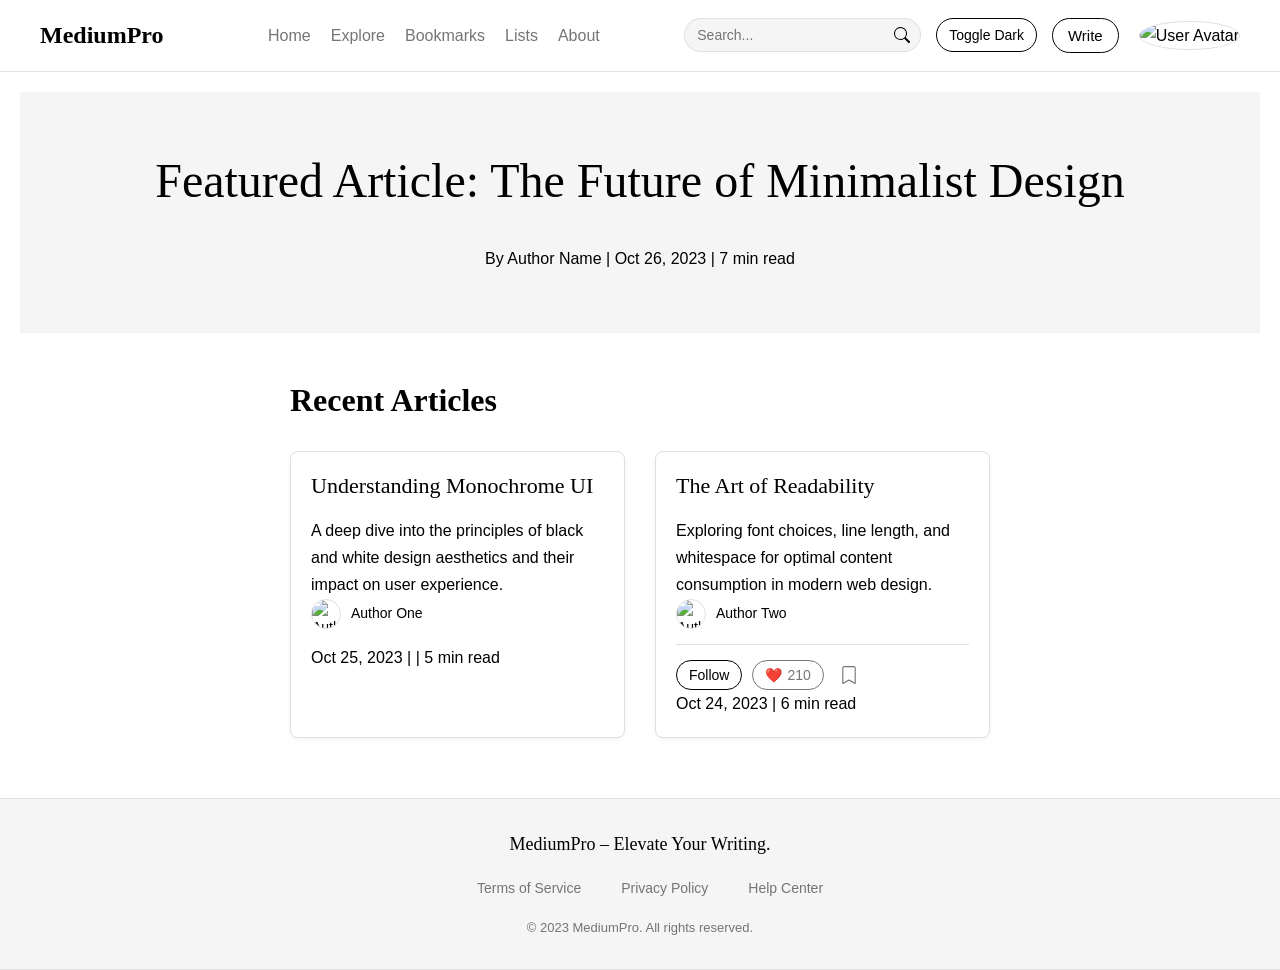
==== index.html @ f24d194e "feat: Implement MediumPro UI foundation and core features This commit establishes the foundational H" ====
<!DOCTYPE html>
<html lang="en">
<head>
    <meta charset="UTF-8">
    <meta name="viewport" content="width=device-width, initial-scale=1.0">
    <title>MediumPro</title>
    <link rel="stylesheet" href="style.css">
</head>
<body>
<header>
    <div class="container header-flex">
        <div class="logo">
            <a href="index.html">MediumPro</a>
        </div>
        <nav>
            <ul>
                <li><a href="index.html">Home</a></li>
                <li><a href="#">Explore</a></li>
                <li><a href="#">Bookmarks</a></li>
                <li><a href="#">Lists</a></li>
                <li><a href="#">About</a></li>
            </ul>
        </nav>
        <div class="header-actions">
            <form class="search-bar">
                <input type="search" placeholder="Search...">
                <button type="submit">
                    <svg xmlns="http://www.w3.org/2000/svg" width="16" height="16" fill="currentColor" viewBox="0 0 16 16">
                        <path d="M11.742 10.344a6.5 6.5 0 1 0-1.397 1.398h-.001c.03.04.062.078.098.115l3.85 3.85a1 1 0 0 0 1.415-1.414l-3.85-3.85a1.007 1.007 0 0 0-.115-.1zM12 6.5a5.5 5.5 0 1 1-11 0 5.5 5.5 0 0 1 11 0z"/>
                    </svg>
                </button>
            </form>
            <button class="dark-mode-toggle">Toggle Dark</button> <!-- Simple toggle button -->
            <button class="write-button">Write</button>
            <div class="user-avatar-dropdown">
                <img src="https://via.placeholder.com/40" alt="User Avatar" class="avatar">
                <!-- Dropdown content will be added later -->
            </div>
        </div>
    </div>
</header>

    <main>
        <section class="hero-section">
            <div class="container">
                <div class="featured-article">
                    <h1><a href="article.html">Featured Article: The Future of Minimalist Design</a></h1>
                    <div class="article-metadata">
                        <span>By Author Name</span> | <span>Oct 26, 2023</span> | <span>7 min read</span>
                    </div>
                </div>
            </div>
        </section>

        <section class="article-feed">
            <div class="container">
                <h2>Recent Articles</h2>
                <div class="feed-grid">
                    <!-- Article Card 1 -->
                    <div class="article-card">
                        <div class="card-content">
                            <h3><a href="article.html">Understanding Monochrome UI</a></h3>
                            <p class="excerpt">A deep dive into the principles of black and white design aesthetics and their impact on user experience.</p>
                            <div class="author-info">
                                <img src="https://via.placeholder.com/30" alt="Author Avatar" class="author-avatar">
                                <span>Author One</span>
                            </div>
                            <div class="card-meta">
                                <span>Oct 25, 2023</span> | <span class="clap-count">❤️ 150</span> | <span>5 min read</span>
                            </div>
                        </div>
                    </div>
                    <!-- Article Card 2 -->
                    <div class="article-card">
                        <div class="card-content">
                            <h3><a href="article.html">The Art of Readability</a></h3>
                            <p class="excerpt">Exploring font choices, line length, and whitespace for optimal content consumption in modern web design.</p>
                            <div class="author-info">
                                <img src="https://via.placeholder.com/30" alt="Author Avatar" class="author-avatar">
                                <span>Author Two</span>
                            </div>
                    <div class="card-actions">
                        <button class="follow-button">Follow</button>
                        <button class="clap-button">❤️ <span class="clap-count-val">210</span></button>
                        <button class="bookmark-button">
                            <svg xmlns="http://www.w3.org/2000/svg" width="16" height="16" fill="currentColor" class="bi bi-bookmark" viewBox="0 0 16 16">
                                <path d="M2 2a2 2 0 0 1 2-2h8a2 2 0 0 1 2 2v13.5a.5.5 0 0 1-.777.416L8 13.101l-5.223 2.815A.5.5 0 0 1 2 15.5V2zm2-1a1 1 0 0 0-1 1v12.566l4.723-2.482a.5.5 0 0 1 .554 0L13 14.566V2a1 1 0 0 0-1-1H4z"/>
                            </svg>
                        </button>
                    </div>
                    <div class="card-meta">
                        <span>Oct 24, 2023</span> | <span>6 min read</span> <!-- Clap count moved to button -->
                    </div>
                        </div>
                    </div>
                    <!-- Add more cards as needed -->
                </div>
            </div>
        </section>
    </main>

<footer>
    <div class="container footer-content">
        <p class="footer-logo">MediumPro – Elevate Your Writing.</p>
        <nav class="footer-nav">
            <ul>
                <li><a href="#">Terms of Service</a></li>
                <li><a href="#">Privacy Policy</a></li>
                <li><a href="#">Help Center</a></li>
            </ul>
        </nav>
        <p class="copyright">&copy; 2023 MediumPro. All rights reserved.</p>
    </div>
</footer>

    <script src="script.js"></script>
</body>
</html>
---- style.css ----
/* Basic Reset - Ensure this is at the top */
* {
    margin: 0;
    padding: 0;
    box-sizing: border-box;
}

body {
    /* Font Choices */
    /* Headlines: Bold serif (e.g., Charter, Georgia) */
    /* Body Text: Clean sans-serif (e.g., Inter, Helvetica Neue) */
    font-family: 'Helvetica Neue', Helvetica, Arial, sans-serif; /* Default body font */
    color: var(--black);
    background-color: var(--white);
    line-height: 1.7; /* Generous line height for readability */
    -webkit-font-smoothing: antialiased; /* Smoother fonts on WebKit */
    -moz-osx-font-smoothing: grayscale; /* Smoother fonts on Firefox */
}

/* Monochrome Palette Variables - Ensure this is defined */
:root {
    --black: #000000;
    --white: #FFFFFF;
    --background-accent: #F5F5F5;
    --divider-color: #E0E0E0;
    --text-light-gray: #757575;
    --dark-background: #111111;
    --dark-text: #EEEEEE;
    /* Font Stacks */
    --font-serif: Georgia, 'Times New Roman', Times, serif;
    --font-sans-serif: 'Helvetica Neue', Helvetica, Arial, sans-serif;
}

/* Apply serif font to headlines */
h1, h2, h3, h4, h5, h6 {
    font-family: var(--font-serif);
    font-weight: bold; /* Bold for authority */
    margin-bottom: 0.75em; /* Generous whitespace */
}

/* Specific headline styles if not already covered */
.logo a {
    font-family: var(--font-serif); /* MediumPro logo */
    font-size: 24px;
    font-weight: bold;
    color: var(--black);
}

.featured-article h1 {
    font-family: var(--font-serif);
    font-size: 48px; /* Already set, but ensure serif */
    line-height: 1.2;
}

.article-feed h2 {
    font-family: var(--font-serif);
    font-size: 32px; /* Already set, but ensure serif */
}

.article-card h3 {
    font-family: var(--font-serif);
    font-size: 22px; /* Already set, but ensure serif */
    line-height: 1.3;
}

/* Body text elements to use sans-serif explicitly if needed */
p, .excerpt, .article-metadata, nav ul li a, .card-meta, button, input, textarea, label {
    font-family: var(--font-sans-serif);
}

/* Line Length Control & Whitespace */
/* Apply to main content areas like article bodies and descriptions */
.container, .article-page article {
    max-width: 700px; /* Optimal reading comfort for main text column */
    margin-left: auto;
    margin-right: auto;
}

/* Override for full-width elements if .container is too narrow for them */
.header-flex, .hero-section .container /* Allow hero to be wider if design implies */ {
    max-width: 1200px; /* Previous container width for layout */
}
/* For article page, the main article text should be constrained */
.article-page > article { /* Direct child selector for article content */
    max-width: 700px;
    margin-left: auto;
    margin-right: auto;
    padding: 20px 0; /* Generous vertical padding */
}


/* Ensure a general padding for sections to contribute to whitespace */
section {
    padding-top: 40px;
    padding-bottom: 40px;
}

/* Adjustments for dark mode typography if needed */
body.dark-mode {
    color: var(--dark-text);
    background-color: var(--dark-background);
}

body.dark-mode .logo a,
body.dark-mode h1, body.dark-mode h2, body.dark-mode h3, body.dark-mode h4, body.dark-mode h5, body.dark-mode h6 {
    color: var(--dark-text);
}

body.dark-mode .featured-article h1 a {
    color: var(--dark-text);
}
body.dark-mode .article-card h3 a {
    color: var(--dark-text);
}

body.dark-mode nav ul li a {
    color: var(--text-light-gray); /* Or a slightly brighter gray for dark mode nav */
}
body.dark-mode nav ul li a:hover {
    color: var(--dark-text);
}

body.dark-mode .excerpt {
    color: #bbb; /* Adjust if current #aaa is too dark/light */
}

body.dark-mode .article-metadata, body.dark-mode .card-meta {
    color: #aaa;
}

/* Default link styles - ensure they are clear */
a {
    color: var(--black);
    text-decoration: none;
    font-weight: normal; /* Ensure links aren't bold by default unless specified */
}
a:hover {
    text-decoration: underline;
}
body.dark-mode a {
    color: var(--dark-text);
}

/* Re-check button font inheritance */
button {
    font-family: var(--font-sans-serif); /* Ensure buttons use sans-serif */
}

/* Basic structure for header, main, footer for now */
header, footer {
    padding: 20px;
    border-bottom: 1px solid var(--divider-color); /* Example of divider */
}

body.dark-mode header, body.dark-mode footer {
    border-bottom: 1px solid var(--black); /* Darker divider in dark mode */
}


main {
    padding: 20px;
}

/* Utility classes for theme */
.bg-accent {
    background-color: var(--background-accent);
}

.divider {
    border-bottom: 1px solid var(--divider-color);
}


/* All UI elements should be grayscale by default.
   Specific styles for buttons, icons will be added later
   but their base color should adhere to the monochrome theme. */
button, input, textarea {
    font-family: inherit;
    color: var(--black);
    background-color: var(--white);
    border: 1px solid var(--black); /* Default border for elements */
}

body.dark-mode button,
body.dark-mode input,
body.dark-mode textarea {
    color: var(--dark-text);
    background-color: var(--dark-background);
    border: 1px solid var(--dark-text);
}

/* Header Styles */
header {
    background-color: var(--white);
    border-bottom: 1px solid var(--divider-color);
    padding: 15px 0; /* Adjusted from previous 20px */
}

body.dark-mode header {
    background-color: var(--dark-background);
    border-bottom: 1px solid var(--black); /* Darker divider in dark mode */
}

.header-flex {
    display: flex;
    justify-content: space-between;
    align-items: center;
}

nav ul {
    list-style: none;
    display: flex;
}

nav ul li {
    margin-left: 20px;
}

nav ul li a {
    /* font-family is now var(--font-sans-serif) from above */
    color: var(--text-light-gray); /* Lighter for nav links */
    font-size: 16px;
}

nav ul li a:hover {
    color: var(--black);
    text-decoration: none;
}

.header-actions {
    display: flex;
    align-items: center;
}

.write-button {
    /* font-family is now var(--font-sans-serif) from above */
    background-color: var(--white);
    color: var(--black);
    border: 1px solid var(--black);
    padding: 8px 15px;
    border-radius: 20px; /* Rounded button */
    cursor: pointer;
    margin-right: 20px;
    font-size: 15px;
}

.write-button:hover {
    background-color: var(--black);
    color: var(--white);
}

body.dark-mode .write-button {
    background-color: var(--dark-background);
    color: var(--dark-text);
    border: 1px solid var(--dark-text);
}

body.dark-mode .write-button:hover {
    background-color: var(--dark-text);
    color: var(--dark-background);
}

.user-avatar-dropdown .avatar {
    width: 40px;
    height: 40px;
    border-radius: 50%;
    cursor: pointer;
    border: 1px solid var(--divider-color);
}

body.dark-mode .user-avatar-dropdown .avatar {
    border: 1px solid var(--text-light-gray);
}

/* Hero Section Styles */
.hero-section {
    background-color: var(--background-accent); /* Subtle accent background */
    padding: 60px 0; /* Adjusted from section default */
    text-align: center; /* Center the content */
}

body.dark-mode .hero-section {
    background-color: var(--black); /* Darker accent for dark mode */
}

/* .featured-article h1 already handled by global h1 and specific .featured-article h1 styles */
/* .article-metadata already handled by global p, .excerpt... rule */

/* Ensure the link in h1 is black in light mode and white in dark mode */
/* body .featured-article h1 a - covered by body.dark-mode .featured-article h1 a and default a */


/* Article Feed Styles */
.article-feed {
    padding: 40px 0; /* Adjusted from section default */
}

/* .article-feed h2 already handled by global h2 and specific .article-feed h2 styles */

.feed-grid {
    display: grid;
    grid-template-columns: repeat(auto-fill, minmax(300px, 1fr)); /* Responsive grid */
    gap: 30px;
}

.article-card {
    background-color: var(--white);
    border: 1px solid var(--divider-color);
    border-radius: 8px;
    overflow: hidden; /* Ensures content respects border radius */
    transition: box-shadow 0.3s ease, border-color 0.3s ease;
    box-shadow: 0 2px 5px rgba(0,0,0,0.05);
}

.article-card:hover {
    border-color: var(--black);
    box-shadow: 0 4px 10px rgba(0,0,0,0.1);
}

body.dark-mode .article-card {
    background-color: var(--dark-background);
    border: 1px solid var(--text-light-gray);
    box-shadow: 0 2px 5px rgba(255,255,255,0.05);
}

body.dark-mode .article-card:hover {
    border-color: var(--dark-text);
    box-shadow: 0 4px 10px rgba(255,255,255,0.1);
}

.card-content {
    padding: 20px;
}

/* .article-card h3 already handled by global h3 and specific .article-card h3 styles */
/* .excerpt already handled by global p, .excerpt... rule */

.author-info {
    display: flex;
    align-items: center;
    margin-bottom: 15px;
    font-size: 14px;
    color: var(--black);
    font-family: var(--font-sans-serif); /* Explicitly sans-serif */
}

body.dark-mode .author-info {
    color: var(--dark-text);
}

.author-avatar {
    width: 30px;
    height: 30px;
    border-radius: 50%;
    margin-right: 10px;
    border: 1px solid var(--divider-color);
}

body.dark-mode .author-avatar {
    border-color: var(--text-light-gray);
}

/* .card-meta already handled by global p, .excerpt... rule */

.clap-count {
    /* Style for clap count, potentially with icon later */
}

/* Functional UI Elements */

/* Search Bar */
.search-bar {
    display: flex;
    align-items: center;
    margin-right: 15px;
}

.search-bar input[type="search"] {
    padding: 8px 12px;
    border: 1px solid var(--divider-color);
    border-right: none;
    border-radius: 20px 0 0 20px; /* Rounded input left side */
    font-size: 14px;
    background-color: var(--background-accent);
    color: var(--black);
    outline: none;
}

.search-bar input[type="search"]::placeholder {
    color: var(--text-light-gray);
}

.search-bar button[type="submit"] {
    padding: 8px 10px;
    border: 1px solid var(--divider-color);
    border-left: none;
    background-color: var(--background-accent);
    color: var(--black);
    cursor: pointer;
    border-radius: 0 20px 20px 0; /* Rounded button right side */
    display: flex;
    align-items: center;
    justify-content: center;
}

.search-bar button[type="submit"] svg {
    fill: var(--black);
}

body.dark-mode .search-bar input[type="search"] {
    background-color: #222; /* Darker accent for search input */
    color: var(--dark-text);
    border-color: var(--text-light-gray);
}

body.dark-mode .search-bar input[type="search"]::placeholder {
    color: #888;
}

body.dark-mode .search-bar button[type="submit"] {
    background-color: #222;
    color: var(--dark-text);
    border-color: var(--text-light-gray);
}

body.dark-mode .search-bar button[type="submit"] svg {
    fill: var(--dark-text);
}

/* Dark Mode Toggle Button */
.dark-mode-toggle {
    padding: 8px 12px;
    border: 1px solid var(--black);
    border-radius: 20px;
    background-color: var(--white);
    color: var(--black);
    cursor: pointer;
    font-size: 14px;
    margin-right: 15px;
    font-family: var(--font-sans-serif); /* Ensure sans-serif */
}

.dark-mode-toggle:hover {
    background-color: var(--black);
    color: var(--white);
}

body.dark-mode .dark-mode-toggle {
    background-color: var(--dark-background);
    color: var(--dark-text);
    border: 1px solid var(--dark-text);
}

body.dark-mode .dark-mode-toggle:hover {
    background-color: var(--dark-text);
    color: var(--dark-background);
}

/* Action Buttons on Cards */
.card-actions {
    display: flex;
    align-items: center;
    gap: 10px; /* Space between buttons */
    margin-top: 15px; /* Space above the buttons */
    padding-top: 15px;
    border-top: 1px solid var(--divider-color);
}

body.dark-mode .card-actions {
    border-top-color: var(--text-light-gray);
}

.follow-button, .clap-button, .bookmark-button {
    padding: 6px 12px;
    border-radius: 15px;
    font-size: 14px;
    cursor: pointer;
    background-color: transparent;
    display: inline-flex;
    align-items: center;
    justify-content: center;
    font-family: var(--font-sans-serif); /* Ensure sans-serif */
}

/* Follow Button: Outlined black */
.follow-button {
    border: 1px solid var(--black);
    color: var(--black);
}

.follow-button:hover {
    background-color: var(--black);
    color: var(--white);
}

body.dark-mode .follow-button {
    border: 1px solid var(--dark-text);
    color: var(--dark-text);
}

body.dark-mode .follow-button:hover {
    background-color: var(--dark-text);
    color: var(--dark-background);
}

/* Clap Button: Animated fill-from-bottom (placeholder styling for now) */
.clap-button {
    border: 1px solid var(--text-light-gray);
    color: var(--text-light-gray);
    gap: 5px; /* Space between icon and count */
}

.clap-button:hover {
    border-color: var(--black);
    color: var(--black);
}

/* Basic fill effect on hover for now, true animation later */
.clap-button.clapped, .clap-button:active {
    background-color: var(--black); /* Simulating fill */
    color: var(--white);
    border-color: var(--black);
}


body.dark-mode .clap-button {
    border-color: #888;
    color: #888;
}

body.dark-mode .clap-button:hover {
    border-color: var(--dark-text);
    color: var(--dark-text);
}

body.dark-mode .clap-button.clapped, body.dark-mode .clap-button:active {
    background-color: var(--dark-text);
    color: var(--dark-background);
    border-color: var(--dark-text);
}


/* Bookmark Button: Simple bookmark icon */
.bookmark-button {
    border: 1px solid transparent; /* Borderless, icon only */
    color: var(--text-light-gray);
    padding: 5px; /* Small padding for icon */
}

.bookmark-button svg {
    width: 18px; /* Slightly larger icon */
    height: 18px;
    fill: currentColor;
}

.bookmark-button:hover, .bookmark-button.bookmarked {
    color: var(--black);
}

body.dark-mode .bookmark-button {
    color: #888;
}

body.dark-mode .bookmark-button:hover, body.dark-mode .bookmark-button.bookmarked {
    color: var(--dark-text);
}

/* Remove clap count from .card-meta if it's now in .clap-button */
.card-meta .clap-count {
    display: none;
}

/* Article Page Design */
.article-page.container {
    max-width: 1100px; /* Wider container for article page layout with sidebar */
}

.article-content-wrapper {
    display: flex;
    gap: 40px; /* Space between article and sidebar */
    padding-top: 30px;
}

.main-article-content {
    flex: 3; /* Article takes more space */
    max-width: 700px; /* Constrain text width for readability */
    margin: 0 auto; /* Center if sidebar is not present or on small screens */
}

.article-header {
    margin-bottom: 30px;
    border-bottom: 1px solid var(--divider-color);
    padding-bottom: 20px;
}

body.dark-mode .article-header {
    border-bottom-color: var(--text-light-gray);
}

.article-header h1 {
    font-size: 40px; /* Slightly smaller than hero headline */
    font-family: var(--font-serif);
    color: var(--black);
    line-height: 1.2;
    margin-bottom: 10px;
}

.article-subtitle {
    font-size: 20px;
    color: var(--text-light-gray);
    font-family: var(--font-sans-serif);
    margin-bottom: 20px;
}

.article-meta-detailed {
    font-size: 14px;
    color: var(--text-light-gray);
    display: flex;
    align-items: center;
    gap: 10px;
}

.author-info-detailed {
    display: flex;
    align-items: center;
    gap: 10px;
    color: var(--black);
}
body.dark-mode .author-info-detailed {
    color: var(--dark-text);
}

.author-avatar-detailed {
    width: 40px;
    height: 40px;
    border-radius: 50%;
}

.follow-button-article { /* Specific follow button for article header */
    font-size: 13px;
    padding: 5px 10px;
    border: 1px solid var(--black);
    color: var(--black);
    background-color: transparent;
    border-radius: 15px;
    cursor: pointer;
    font-family: var(--font-sans-serif);
}
.follow-button-article:hover {
    background-color: var(--black);
    color: var(--white);
}
body.dark-mode .follow-button-article {
    border-color: var(--dark-text);
    color: var(--dark-text);
}
body.dark-mode .follow-button-article:hover {
    background-color: var(--dark-text);
    color: var(--dark-background);
}


body.dark-mode .article-header h1 {
    color: var(--dark-text);
}
body.dark-mode .article-subtitle, body.dark-mode .article-meta-detailed {
    color: #aaa;
}


.article-body {
    font-size: 18px; /* Comfortable reading size */
    line-height: 1.8; /* Increased line height for article body */
    color: #333; /* Slightly softer black for body text */
}

body.dark-mode .article-body {
    color: #ccc; /* Softer white for dark mode body text */
}

.article-body p {
    margin-bottom: 1.5em;
    font-family: var(--font-sans-serif); /* Ensure sans-serif for body */
}

.article-body h2 { /* Subheadings within article */
    font-size: 28px;
    font-family: var(--font-serif);
    margin-top: 2em;
    margin-bottom: 1em;
    color: var(--black);
}
body.dark-mode .article-body h2 {
    color: var(--dark-text);
}

.drop-cap {
    float: left;
    font-size: 4em; /* Large drop cap */
    line-height: 0.8em;
    margin-right: 0.1em;
    margin-bottom: -0.1em; /* Adjust alignment */
    font-family: var(--font-serif);
    color: var(--black);
    font-weight: bold;
}
body.dark-mode .drop-cap {
    color: var(--dark-text);
}

blockquote {
    margin: 2em 0;
    padding-left: 20px;
    border-left: 3px solid var(--black);
    font-style: italic;
    font-size: 1.1em; /* Slightly larger for emphasis */
    color: var(--text-light-gray);
}
body.dark-mode blockquote {
    border-left-color: var(--dark-text);
    color: #aaa;
}

/* Sticky Sidebar */
.sticky-sidebar {
    flex: 1;
    max-width: 300px; /* Max width for sidebar */
    position: sticky;
    top: 20px; /* Adjust based on header height if header is also sticky */
    height: calc(100vh - 40px); /* Example height, adjust as needed */
    overflow-y: auto; /* If content overflows */
    padding-left: 20px; /* Some space from the article */
    border-left: 1px solid var(--divider-color);
}

body.dark-mode .sticky-sidebar {
    border-left-color: var(--text-light-gray);
}

.sidebar-content {
    padding: 15px;
}
.sidebar-content h4 {
    font-family: var(--font-serif);
    font-size: 18px;
    margin-bottom: 15px;
    color: var(--black);
}
body.dark-mode .sidebar-content h4 {
    color: var(--dark-text);
}


.author-bio-sidebar {
    margin-bottom: 30px;
    text-align: center; /* Center bio content */
}
.author-avatar-bio {
    width: 80px;
    height: 80px;
    border-radius: 50%;
    margin-bottom: 10px;
}
.author-bio-sidebar h5 {
    font-size: 16px;
    font-family: var(--font-sans-serif); /* Name can be sans-serif here */
    font-weight: bold;
    margin-bottom: 5px;
    color: var(--black);
}
.author-bio-sidebar p {
    font-size: 14px;
    color: var(--text-light-gray);
    margin-bottom: 15px;
    line-height: 1.5;
}
body.dark-mode .author-bio-sidebar h5 {
    color: var(--dark-text);
}
body.dark-mode .author-bio-sidebar p {
    color: #aaa;
}
/* Use existing .follow-button style or create a new one if needed */
.author-bio-sidebar .follow-button {
    width: 100%; /* Full width follow button */
}


/* Reading Progress Indicator */
.reading-progress {
    margin-bottom: 30px;
    text-align: center;
}
.progress-bar-container {
    width: 100%;
    height: 4px;
    background-color: var(--divider-color);
    border-radius: 2px;
    margin-bottom: 5px;
}
.progress-bar {
    width: 0%; /* Will be updated by JS */
    height: 100%;
    background-color: var(--black);
    border-radius: 2px;
}
body.dark-mode .progress-bar {
    background-color: var(--dark-text);
}
.reading-progress span {
    font-size: 12px;
    color: var(--text-light-gray);
}

/* Floating Toolbar (Placeholder in Sidebar) */
.floating-toolbar-placeholder-sidebar {
    /* Styles for the toolbar elements if they are kept in sidebar */
}
.floating-toolbar-placeholder-sidebar button {
    display: block; /* Stack buttons */
    width: 100%;
    margin-bottom: 10px;
    text-align: left;
    font-family: var(--font-sans-serif);
}
.floating-toolbar-placeholder-sidebar .clap-button,
.floating-toolbar-placeholder-sidebar .bookmark-button,
.floating-toolbar-placeholder-sidebar .share-button,
.floating-toolbar-placeholder-sidebar .font-size-button {
    border: 1px solid var(--divider-color);
    padding: 8px 12px;
    color: var(--text-light-gray);
    background-color: var(--white);
}
.floating-toolbar-placeholder-sidebar .bookmark-button svg {
    fill: var(--text-light-gray);
}

.floating-toolbar-placeholder-sidebar button:hover {
    border-color: var(--black);
    color: var(--black);
}
.floating-toolbar-placeholder-sidebar button:hover svg {
    fill: var(--black);
}

body.dark-mode .floating-toolbar-placeholder-sidebar button {
    border-color: var(--text-light-gray);
    color: #aaa;
    background-color: var(--dark-background);
}
body.dark-mode .floating-toolbar-placeholder-sidebar .bookmark-button svg {
    fill: #aaa;
}
body.dark-mode .floating-toolbar-placeholder-sidebar button:hover {
    border-color: var(--dark-text);
    color: var(--dark-text);
}
body.dark-mode .floating-toolbar-placeholder-sidebar button:hover svg {
    fill: var(--dark-text);
}


/* Responsive: On smaller screens, stack article and sidebar */
@media (max-width: 992px) {
    .article-content-wrapper {
        flex-direction: column;
    }
    .main-article-content {
        width: 100%;
        max-width: 100%; /* Allow full width */
        margin: 0;
    }
    .sticky-sidebar {
        position: static; /* Disable sticky */
        height: auto;
        max-width: 100%;
        border-left: none;
        padding-left: 0;
        border-top: 1px solid var(--divider-color);
        margin-top: 30px;
        padding-top: 30px;
    }
    body.dark-mode .sticky-sidebar {
        border-top-color: var(--text-light-gray);
    }
}

/* Footer Styles */
footer {
    background-color: var(--background-accent); /* Light gray background */
    color: var(--text-light-gray);
    padding: 30px 0;
    border-top: 1px solid var(--divider-color);
    text-align: center; /* Center content by default */
}

body.dark-mode footer {
    background-color: #1a1a1a; /* Slightly lighter than pure black for footer bg */
    color: #aaa;
    border-top: 1px solid #333; /* Darker divider */
}

.footer-content {
    /* Container already handles max-width and centering */
}

.footer-logo {
    font-size: 18px;
    font-family: var(--font-serif); /* Use serif for the tagline */
    color: var(--black);
    margin-bottom: 15px;
}

body.dark-mode .footer-logo {
    color: var(--dark-text);
}

.footer-nav ul {
    list-style: none;
    padding: 0;
    margin: 0 0 15px 0;
    display: flex;
    justify-content: center;
    gap: 20px; /* Space between links */
}

.footer-nav ul li a {
    font-size: 14px;
    color: var(--text-light-gray);
    font-family: var(--font-sans-serif);
}

.footer-nav ul li a:hover {
    color: var(--black);
    text-decoration: underline;
}

body.dark-mode .footer-nav ul li a {
    color: #aaa;
}

body.dark-mode .footer-nav ul li a:hover {
    color: var(--dark-text);
}

.copyright {
    font-size: 13px;
    color: var(--text-light-gray);
    font-family: var(--font-sans-serif);
}

body.dark-mode .copyright {
    color: #888;
}
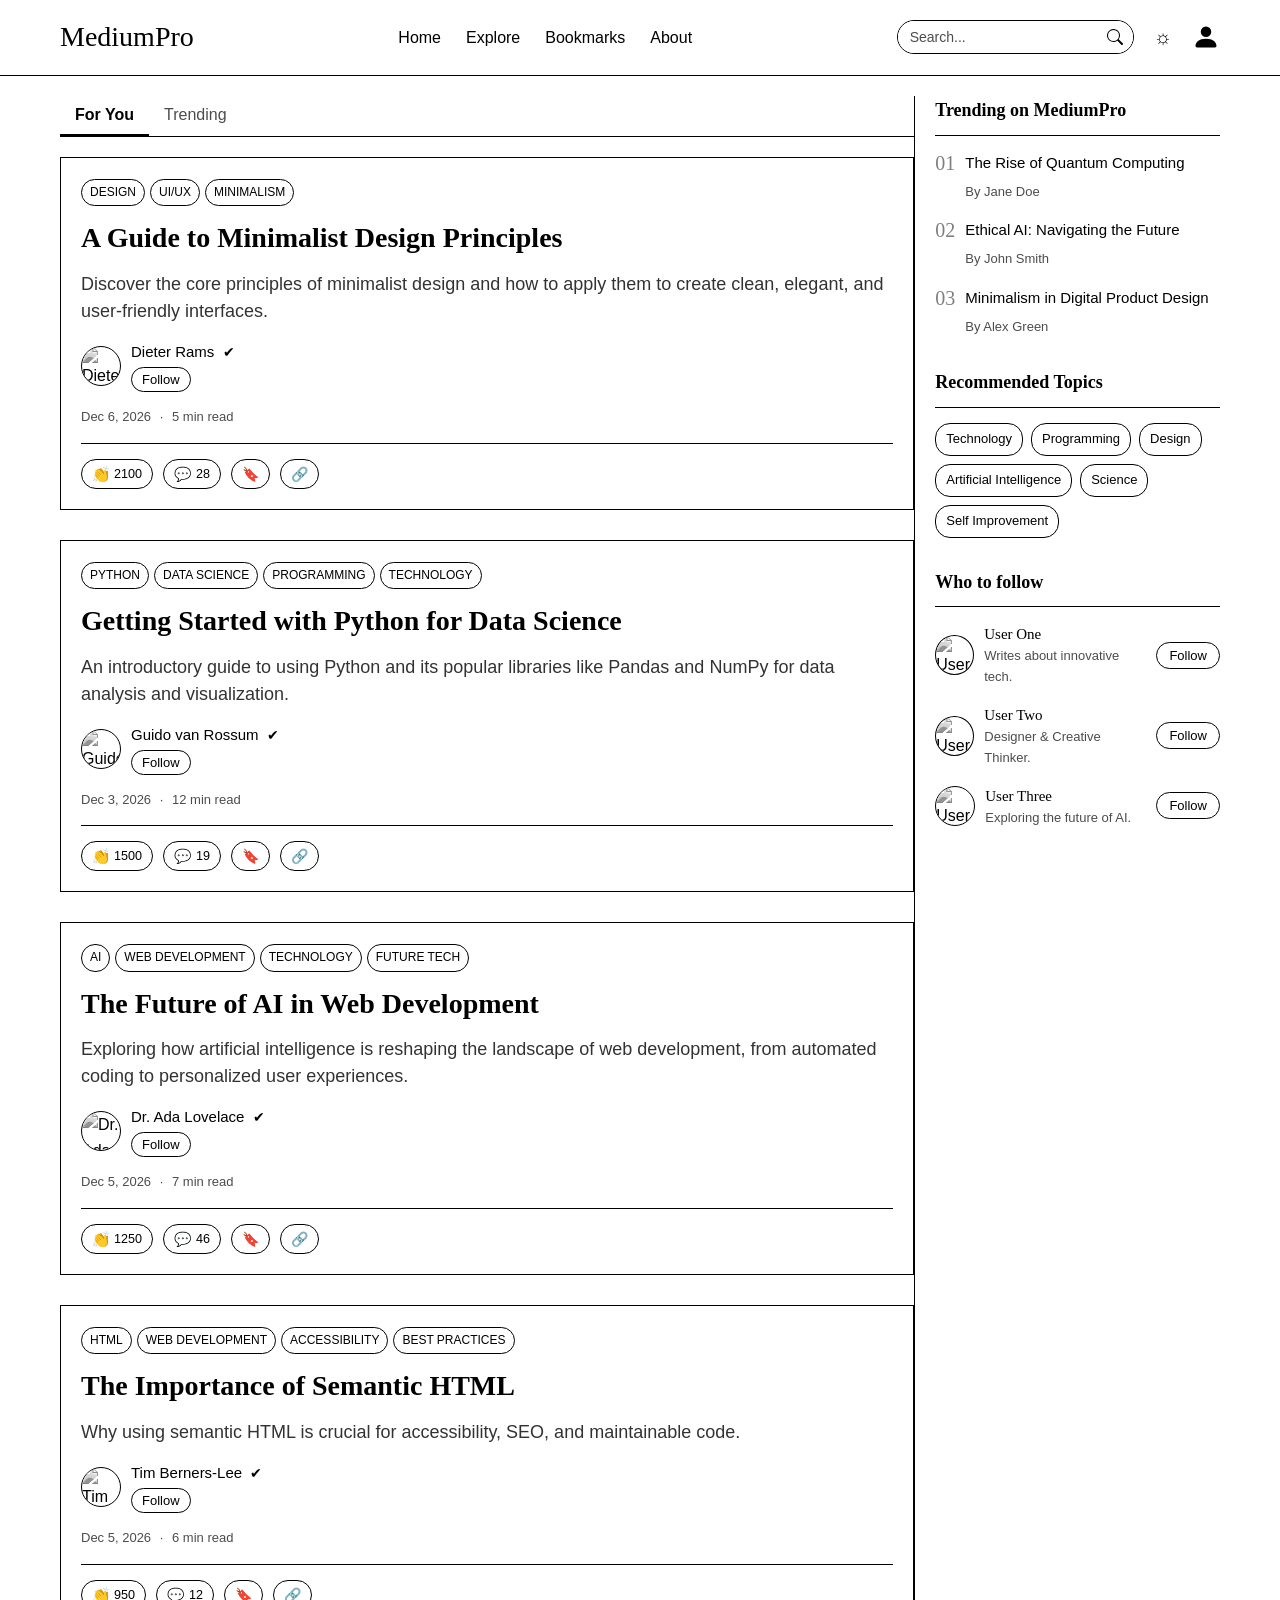
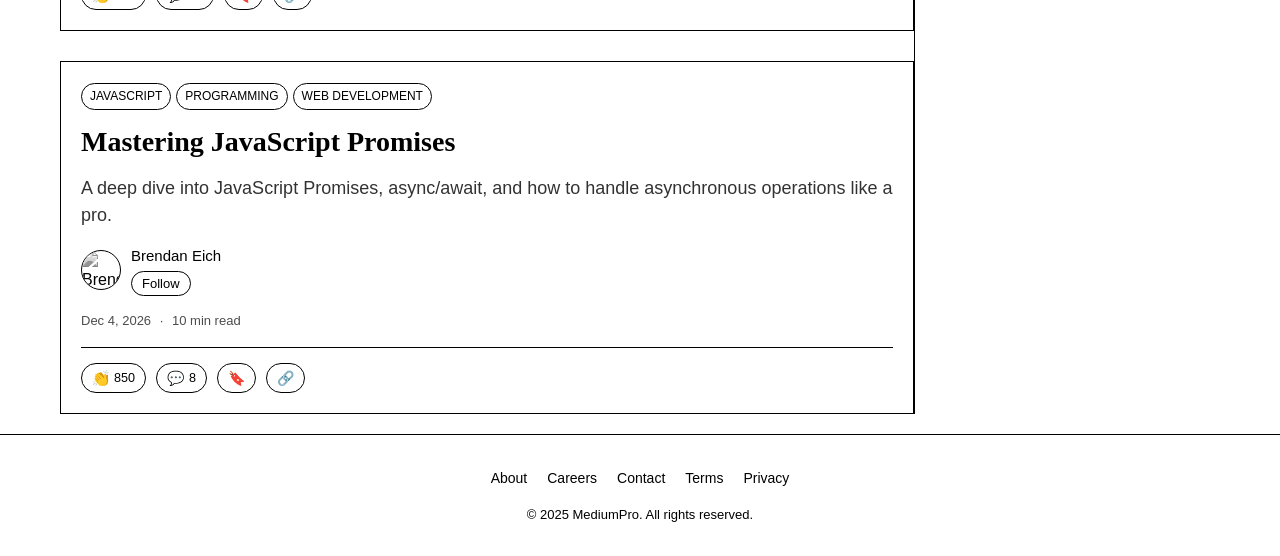
==== commit 62224215: "feat: Implement MediumPro platform with algorithmic feed and B&W theme This commit completes the imp" ====
--- a/index.html
+++ b/index.html
@@ -5,111 +5,142 @@
     <meta name="viewport" content="width=device-width, initial-scale=1.0">
     <title>MediumPro</title>
     <link rel="stylesheet" href="style.css">
+    <!-- Attempt to link Deepseek font (example, if a URL is found) -->
+    <!-- <link href="https://fonts.cdn.com/deepseek..." rel="stylesheet"> -->
 </head>
 <body>
-<header>
-    <div class="container header-flex">
+<header class="site-header">
+    <div class="container header-container">
         <div class="logo">
             <a href="index.html">MediumPro</a>
         </div>
-        <nav>
+        <nav class="main-navigation">
             <ul>
                 <li><a href="index.html">Home</a></li>
                 <li><a href="#">Explore</a></li>
                 <li><a href="#">Bookmarks</a></li>
-                <li><a href="#">Lists</a></li>
                 <li><a href="#">About</a></li>
             </ul>
         </nav>
         <div class="header-actions">
-            <form class="search-bar">
-                <input type="search" placeholder="Search...">
-                <button type="submit">
+            <form class="search-form">
+                <input type="search" placeholder="Search..." class="search-input">
+                <button type="submit" class="search-button">
                     <svg xmlns="http://www.w3.org/2000/svg" width="16" height="16" fill="currentColor" viewBox="0 0 16 16">
                         <path d="M11.742 10.344a6.5 6.5 0 1 0-1.397 1.398h-.001c.03.04.062.078.098.115l3.85 3.85a1 1 0 0 0 1.415-1.414l-3.85-3.85a1.007 1.007 0 0 0-.115-.1zM12 6.5a5.5 5.5 0 1 1-11 0 5.5 5.5 0 0 1 11 0z"/>
                     </svg>
                 </button>
             </form>
-            <button class="dark-mode-toggle">Toggle Dark</button> <!-- Simple toggle button -->
-            <button class="write-button">Write</button>
-            <div class="user-avatar-dropdown">
-                <img src="https://via.placeholder.com/40" alt="User Avatar" class="avatar">
-                <!-- Dropdown content will be added later -->
+            <button class="dark-mode-toggle" aria-label="Toggle dark mode">
+                <span class="icon-sun">☼</span>
+                <span class="icon-moon">☾</span>
+            </button>
+            <div class="user-profile-icon">
+                <a href="#" aria-label="User profile">
+                    <svg xmlns="http://www.w3.org/2000/svg" width="24" height="24" fill="currentColor" viewBox="0 0 16 16">
+                        <path d="M3 14s-1 0-1-1 1-4 6-4 6 3 6 4-1 1-1 1H3zm5-6a3 3 0 1 0 0-6 3 3 0 0 0 0 6z"/>
+                    </svg>
+                </a>
             </div>
         </div>
     </div>
 </header>
 
-    <main>
-        <section class="hero-section">
-            <div class="container">
-                <div class="featured-article">
-                    <h1><a href="article.html">Featured Article: The Future of Minimalist Design</a></h1>
-                    <div class="article-metadata">
-                        <span>By Author Name</span> | <span>Oct 26, 2023</span> | <span>7 min read</span>
-                    </div>
-                </div>
+    <div class="main-content-area">
+        <main class="feed-content">
+            <div class="feed-tabs">
+                <button class="tab-button active" data-tab="for-you">For You</button>
+                <button class="tab-button" data-tab="trending">Trending</button>
+                <!-- More tabs can be added here -->
             </div>
-        </section>
+            <div class="articles-list-container">
+                <!-- Articles will be dynamically injected here -->
+            </div>
+        </main>
+        <aside class="right-sidebar">
+            <section class="sidebar-section" id="trending-on-mediumpro">
+                <h4 class="sidebar-title">Trending on MediumPro</h4>
+                <ol class="trending-list">
+                    <li>
+                        <span class="trending-number">01</span>
+                        <div class="trending-content">
+                            <a href="#" class="trending-title">The Rise of Quantum Computing</a>
+                            <span class="trending-author">By Jane Doe</span>
+                        </div>
+                    </li>
+                    <li>
+                        <span class="trending-number">02</span>
+                        <div class="trending-content">
+                            <a href="#" class="trending-title">Ethical AI: Navigating the Future</a>
+                            <span class="trending-author">By John Smith</span>
+                        </div>
+                    </li>
+                    <li>
+                        <span class="trending-number">03</span>
+                        <div class="trending-content">
+                            <a href="#" class="trending-title">Minimalism in Digital Product Design</a>
+                            <span class="trending-author">By Alex Green</span>
+                        </div>
+                    </li>
+                </ol>
+            </section>
 
-        <section class="article-feed">
-            <div class="container">
-                <h2>Recent Articles</h2>
-                <div class="feed-grid">
-                    <!-- Article Card 1 -->
-                    <div class="article-card">
-                        <div class="card-content">
-                            <h3><a href="article.html">Understanding Monochrome UI</a></h3>
-                            <p class="excerpt">A deep dive into the principles of black and white design aesthetics and their impact on user experience.</p>
-                            <div class="author-info">
-                                <img src="https://via.placeholder.com/30" alt="Author Avatar" class="author-avatar">
-                                <span>Author One</span>
-                            </div>
-                            <div class="card-meta">
-                                <span>Oct 25, 2023</span> | <span class="clap-count">❤️ 150</span> | <span>5 min read</span>
-                            </div>
+            <section class="sidebar-section" id="recommended-topics">
+                <h4 class="sidebar-title">Recommended Topics</h4>
+                <ul class="topics-list">
+                    <li><a href="#" class="topic-tag">Technology</a></li>
+                    <li><a href="#" class="topic-tag">Programming</a></li>
+                    <li><a href="#" class="topic-tag">Design</a></li>
+                    <li><a href="#" class="topic-tag">Artificial Intelligence</a></li>
+                    <li><a href="#" class="topic-tag">Science</a></li>
+                    <li><a href="#" class="topic-tag">Self Improvement</a></li>
+                </ul>
+            </section>
+
+            <section class="sidebar-section" id="who-to-follow">
+                <h4 class="sidebar-title">Who to follow</h4>
+                <ul class="follow-suggestions-list">
+                    <li>
+                        <img src="https://via.placeholder.com/40?text=U1" alt="User One" class="suggest-avatar">
+                        <div class="suggest-info">
+                            <a href="#" class="suggest-name">User One</a>
+                            <span class="suggest-bio">Writes about innovative tech.</span>
                         </div>
-                    </div>
-                    <!-- Article Card 2 -->
-                    <div class="article-card">
-                        <div class="card-content">
-                            <h3><a href="article.html">The Art of Readability</a></h3>
-                            <p class="excerpt">Exploring font choices, line length, and whitespace for optimal content consumption in modern web design.</p>
-                            <div class="author-info">
-                                <img src="https://via.placeholder.com/30" alt="Author Avatar" class="author-avatar">
-                                <span>Author Two</span>
-                            </div>
-                    <div class="card-actions">
-                        <button class="follow-button">Follow</button>
-                        <button class="clap-button">❤️ <span class="clap-count-val">210</span></button>
-                        <button class="bookmark-button">
-                            <svg xmlns="http://www.w3.org/2000/svg" width="16" height="16" fill="currentColor" class="bi bi-bookmark" viewBox="0 0 16 16">
-                                <path d="M2 2a2 2 0 0 1 2-2h8a2 2 0 0 1 2 2v13.5a.5.5 0 0 1-.777.416L8 13.101l-5.223 2.815A.5.5 0 0 1 2 15.5V2zm2-1a1 1 0 0 0-1 1v12.566l4.723-2.482a.5.5 0 0 1 .554 0L13 14.566V2a1 1 0 0 0-1-1H4z"/>
-                            </svg>
-                        </button>
-                    </div>
-                    <div class="card-meta">
-                        <span>Oct 24, 2023</span> | <span>6 min read</span> <!-- Clap count moved to button -->
-                    </div>
+                        <button class="follow-button-sidebar">Follow</button>
+                    </li>
+                    <li>
+                        <img src="https://via.placeholder.com/40?text=U2" alt="User Two" class="suggest-avatar">
+                        <div class="suggest-info">
+                            <a href="#" class="suggest-name">User Two</a>
+                            <span class="suggest-bio">Designer & Creative Thinker.</span>
                         </div>
-                    </div>
-                    <!-- Add more cards as needed -->
-                </div>
-            </div>
-        </section>
-    </main>
+                        <button class="follow-button-sidebar">Follow</button>
+                    </li>
+                    <li>
+                        <img src="https://via.placeholder.com/40?text=U3" alt="User Three" class="suggest-avatar">
+                        <div class="suggest-info">
+                            <a href="#" class="suggest-name">User Three</a>
+                            <span class="suggest-bio">Exploring the future of AI.</span>
+                        </div>
+                        <button class="follow-button-sidebar">Follow</button>
+                    </li>
+                </ul>
+            </section>
+        </aside>
+    </div>
 
-<footer>
-    <div class="container footer-content">
-        <p class="footer-logo">MediumPro – Elevate Your Writing.</p>
-        <nav class="footer-nav">
+<footer class="site-footer">
+    <div class="container footer-container">
+        <nav class="footer-navigation">
             <ul>
-                <li><a href="#">Terms of Service</a></li>
-                <li><a href="#">Privacy Policy</a></li>
-                <li><a href="#">Help Center</a></li>
+                <li><a href="#">About</a></li>
+                <li><a href="#">Careers</a></li>
+                <li><a href="#">Contact</a></li>
+                <li><a href="#">Terms</a></li>
+                <li><a href="#">Privacy</a></li>
             </ul>
         </nav>
-        <p class="copyright">&copy; 2023 MediumPro. All rights reserved.</p>
+        <p class="copyright-text">&copy; 2025 MediumPro. All rights reserved.</p>
     </div>
 </footer>
 
--- a/style.css
+++ b/style.css
@@ -1,46 +1,928 @@
-/* Basic Reset - Ensure this is at the top */
+/* Reset */
 * {
     margin: 0;
     padding: 0;
     box-sizing: border-box;
 }
 
-body {
-    /* Font Choices */
-    /* Headlines: Bold serif (e.g., Charter, Georgia) */
-    /* Body Text: Clean sans-serif (e.g., Inter, Helvetica Neue) */
-    font-family: 'Helvetica Neue', Helvetica, Arial, sans-serif; /* Default body font */
-    color: var(--black);
-    background-color: var(--white);
-    line-height: 1.7; /* Generous line height for readability */
-    -webkit-font-smoothing: antialiased; /* Smoother fonts on WebKit */
-    -moz-osx-font-smoothing: grayscale; /* Smoother fonts on Firefox */
-}
-
-/* Monochrome Palette Variables - Ensure this is defined */
+/* Define Deepseek font family placeholders */
+/* In a real scenario, @font-face would be used if font files are hosted,
+   or a <link> to a CDN if available. Since Deepseek is not standard,
+   we'll use common fallbacks but structure it as if 'Deepseek' is the primary. */
 :root {
+    --font-deepseek-bold: 'Deepseek Bold', Georgia, serif; /* Fallback to Georgia */
+    --font-deepseek-regular: 'Deepseek Regular', 'Helvetica Neue', Helvetica, Arial, sans-serif; /* Fallback to Helvetica Neue/Arial */
+
     --black: #000000;
     --white: #FFFFFF;
-    --background-accent: #F5F5F5;
-    --divider-color: #E0E0E0;
-    --text-light-gray: #757575;
-    --dark-background: #111111;
-    --dark-text: #EEEEEE;
-    /* Font Stacks */
-    --font-serif: Georgia, 'Times New Roman', Times, serif;
-    --font-sans-serif: 'Helvetica Neue', Helvetica, Arial, sans-serif;
-}
-
-/* Apply serif font to headlines */
+    /* Other grays from previous plan might be useful, but stick to B&W for now */
+    --background-accent: #F5F5F5; /* For subtle accents if absolutely needed, else avoid */
+    --divider-color: #E0E0E0;   /* For subtle dividers if absolutely needed, else avoid */
+
+    --dark-background: var(--black); /* True black for dark mode */
+    --dark-text: var(--white);   /* True white for dark mode text */
+}
+
+body {
+    font-family: var(--font-deepseek-regular);
+    background-color: var(--white);
+    color: var(--black);
+    line-height: 1.6;
+    display: flex; /* For sticky footer if needed, or general layout */
+    flex-direction: column; /* Stack header, main content, footer */
+    min-height: 100vh; /* Ensure footer can be at bottom */
+}
+
+/* Basic layout for main content area */
+.main-content-area {
+    display: flex;
+    flex: 1; /* Allows this area to grow and push footer down */
+    width: 100%;
+    max-width: 1200px; /* Example max width, adjust as needed */
+    margin: 0 auto; /* Center the content area */
+    padding: 20px; /* Example padding */
+}
+
+.feed-content {
+    flex: 3; /* Takes more space */
+}
+
+.right-sidebar {
+    flex: 1;
+    padding-left: 20px; /* Space from feed */
+    border-left: 1px solid var(--black); /* Strict B&W divider */
+}
+
+/* Dark mode base */
+body.dark-mode {
+    background-color: var(--dark-background);
+    color: var(--dark-text);
+}
+
+body.dark-mode .right-sidebar {
+    border-left: 1px solid var(--dark-text);
+}
+
+/* General Link Styling */
+a {
+    color: var(--black);
+    text-decoration: none;
+}
+a:hover {
+    text-decoration: underline;
+}
+body.dark-mode a {
+    color: var(--dark-text);
+}
+
+/* Placeholder for header and footer, will be detailed in next step */
+.site-header, .site-footer {
+    padding: 20px;
+    border-bottom: 1px solid var(--black); /* Header bottom border */
+}
+.site-footer {
+    border-top: 1px solid var(--black); /* Footer top border */
+    border-bottom: none;
+}
+
+body.dark-mode .site-header, body.dark-mode .site-footer {
+    border-color: var(--dark-text);
+}
+
+/* All images grayscale by default */
+img {
+    filter: grayscale(100%);
+}
+
+/* Feed Tabs */
+.feed-tabs {
+    margin-bottom: 20px;
+    border-bottom: 1px solid var(--black);
+    display: flex;
+}
+.tab-button {
+    font-family: var(--font-deepseek-regular);
+    font-size: 16px;
+    padding: 10px 15px;
+    background: none;
+    border: none;
+    border-bottom: 2px solid transparent;
+    color: var(--black); /* Use a slightly lighter/gray color for inactive tabs if allowed by "strict B&W" */
+    cursor: pointer;
+    opacity: 0.7;
+}
+.tab-button.active {
+    border-bottom: 2px solid var(--black);
+    color: var(--black);
+    font-weight: bold; /* Or use Deepseek Bold */
+    opacity: 1;
+}
+body.dark-mode .feed-tabs {
+    border-bottom-color: var(--dark-text);
+}
+body.dark-mode .tab-button {
+    color: var(--dark-text);
+    opacity: 0.7;
+}
+body.dark-mode .tab-button.active {
+    border-bottom-color: var(--dark-text);
+    color: var(--dark-text);
+}
+
+/* Article Card Item */
+.articles-list-container {
+    display: flex;
+    flex-direction: column;
+    gap: 30px; /* Space between cards */
+}
+
+.article-card-item {
+    border: 1px solid var(--black); /* Strict B&W border */
+    padding: 20px;
+    background-color: var(--white);
+}
+
+.article-tags {
+    margin-bottom: 10px;
+}
+.tag {
+    font-family: var(--font-deepseek-regular);
+    font-size: 12px;
+    background-color: var(--white); /* Strict B&W: no background color, or use black with white text if inverted */
+    color: var(--black);
+    padding: 3px 8px;
+    border: 1px solid var(--black);
+    border-radius: 15px; /* Rounded tags */
+    margin-right: 5px;
+    text-transform: uppercase; /* Or as desired */
+    display: inline-block; /* Ensure margin/padding is respected */
+}
+
+.article-title-feed {
+    font-family: var(--font-deepseek-bold);
+    font-size: 28px;
+    color: var(--black);
+    margin-bottom: 10px;
+}
+.article-title-feed a {
+    color: inherit; /* Takes color from h3 */
+    text-decoration: none;
+}
+.article-title-feed a:hover {
+    text-decoration: underline;
+}
+
+.article-excerpt-feed {
+    font-family: var(--font-deepseek-regular);
+    font-size: 18px;
+    color: var(--black); /* Strict B&W, no medium gray */
+    opacity: 0.8; /* Use opacity for lighter feel if needed */
+    margin-bottom: 15px;
+    line-height: 1.5;
+}
+
+.author-section-feed {
+    display: flex;
+    align-items: center;
+    margin-bottom: 15px;
+}
+.author-avatar-feed {
+    width: 40px;
+    height: 40px;
+    border-radius: 50%;
+    margin-right: 10px;
+    border: 1px solid var(--black); /* Image already grayscale via global img rule */
+}
+.author-details-feed {
+    display: flex;
+    flex-direction: column; /* Stack name and follow button */
+}
+.author-name-feed {
+    font-family: var(--font-deepseek-regular); /* Or bold if preferred */
+    font-size: 15px;
+    color: var(--black);
+    margin-bottom: 3px; /* Space before follow button */
+}
+.verified-badge {
+    color: var(--black); /* Or a subtle SVG checkmark */
+    font-size: 0.9em;
+    margin-left: 4px;
+}
+.follow-button-feed {
+    font-family: var(--font-deepseek-regular);
+    font-size: 13px;
+    color: var(--black);
+    background-color: var(--white);
+    border: 1px solid var(--black);
+    padding: 4px 10px;
+    border-radius: 15px;
+    cursor: pointer;
+    align-self: flex-start; /* Align to start of flex column */
+}
+.follow-button-feed:hover {
+    background-color: var(--black);
+    color: var(--white);
+}
+
+.article-meta-feed {
+    font-family: var(--font-deepseek-regular);
+    font-size: 13px;
+    color: var(--black);
+    opacity: 0.7; /* Lighter feel */
+    margin-bottom: 15px;
+}
+.article-meta-feed .separator {
+    margin: 0 5px;
+}
+
+.action-buttons-feed {
+    display: flex;
+    gap: 10px; /* Space between buttons */
+    border-top: 1px solid var(--black); /* Divider above actions */
+    padding-top: 15px;
+}
+.button-feed {
+    font-family: var(--font-deepseek-regular);
+    font-size: 14px;
+    background: none;
+    border: 1px solid var(--black); /* Or transparent if only icon */
+    color: var(--black);
+    padding: 6px 10px;
+    border-radius: 15px;
+    cursor: pointer;
+    display: flex;
+    align-items: center;
+    gap: 5px; /* Space between icon and text */
+}
+.button-feed:hover {
+    background-color: var(--black);
+    color: var(--white);
+}
+.button-feed .count {
+    font-size: 0.9em;
+}
+
+/* Dark Mode for Article Cards */
+body.dark-mode .article-card-item {
+    border-color: var(--dark-text);
+    background-color: var(--dark-background);
+}
+body.dark-mode .tag {
+    background-color: var(--dark-background);
+    color: var(--dark-text);
+    border-color: var(--dark-text);
+}
+body.dark-mode .article-title-feed,
+body.dark-mode .article-excerpt-feed,
+body.dark-mode .author-name-feed,
+body.dark-mode .verified-badge,
+body.dark-mode .article-meta-feed {
+    color: var(--dark-text);
+}
+body.dark-mode .follow-button-feed {
+    color: var(--dark-text);
+    background-color: var(--dark-background);
+    border-color: var(--dark-text);
+}
+body.dark-mode .follow-button-feed:hover {
+    background-color: var(--dark-text);
+    color: var(--dark-background);
+}
+body.dark-mode .action-buttons-feed {
+    border-top-color: var(--dark-text);
+}
+body.dark-mode .button-feed {
+    border-color: var(--dark-text);
+    color: var(--dark-text);
+}
+body.dark-mode .button-feed:hover {
+    background-color: var(--dark-text);
+    color: var(--dark-background);
+}
+body.dark-mode .author-avatar-feed {
+    border-color: var(--dark-text);
+}
+
+
+/* General Container for consistent width */
+.container {
+    width: 100%;
+    max-width: 1200px; /* Or your preferred max width */
+    margin: 0 auto;
+    padding: 0 20px; /* Horizontal padding */
+}
+
+/* Header Styles */
+.site-header {
+    background-color: var(--white);
+    color: var(--black);
+    /* padding and border-bottom are already defined in the initial .site-header rules */
+    padding-top: 15px; /* Specific vertical padding */
+    padding-bottom: 15px;
+}
+
+.header-container {
+    display: flex;
+    justify-content: space-between;
+    align-items: center;
+}
+
+.logo a {
+    font-family: var(--font-deepseek-bold);
+    font-size: 28px;
+    color: var(--black);
+    text-decoration: none;
+}
+
+.main-navigation ul {
+    list-style: none;
+    display: flex;
+    gap: 25px; /* Space between nav items */
+    padding: 0; /* Remove default padding */
+    margin: 0; /* Remove default margin */
+}
+
+.main-navigation ul li a {
+    font-family: var(--font-deepseek-regular);
+    font-size: 16px;
+    color: var(--black);
+    text-decoration: none;
+}
+
+.main-navigation ul li a:hover {
+    text-decoration: underline;
+}
+
+.header-actions {
+    display: flex;
+    align-items: center;
+    gap: 15px; /* Space between action items */
+}
+
+.search-form {
+    display: flex;
+    border: 1px solid var(--black);
+    border-radius: 20px; /* Rounded search bar */
+    overflow: hidden; /* Keep input/button inside rounded border */
+}
+
+.search-input {
+    font-family: var(--font-deepseek-regular);
+    border: none;
+    padding: 8px 12px;
+    background-color: var(--white);
+    color: var(--black);
+    outline: none;
+    font-size: 14px;
+}
+.search-input::placeholder {
+    color: var(--black); /* Strict B&W */
+    opacity: 0.7;
+}
+
+.search-button {
+    background-color: var(--white);
+    border: none;
+    color: var(--black);
+    padding: 0 10px; /* Adjust padding for icon */
+    cursor: pointer;
+    display: flex;
+    align-items: center;
+}
+.search-button svg {
+    fill: var(--black);
+}
+
+.dark-mode-toggle {
+    background: none;
+    border: none;
+    color: var(--black);
+    cursor: pointer;
+    font-size: 20px; /* Adjust icon size */
+    padding: 5px;
+}
+/* Initially show sun icon, hide moon */
+.dark-mode-toggle .icon-moon { display: none; }
+.dark-mode-toggle .icon-sun { display: inline; }
+
+.user-profile-icon a svg {
+    width: 28px;
+    height: 28px;
+    fill: var(--black);
+    display: block; /* Helps with alignment */
+}
+
+/* Footer Styles */
+.site-footer {
+    background-color: var(--white);
+    color: var(--black);
+    /* padding and border-top are already defined in the initial .site-footer rules */
+    padding-top: 30px; /* Specific vertical padding */
+    padding-bottom: 30px;
+    text-align: center;
+}
+
+.footer-navigation ul {
+    list-style: none;
+    display: flex;
+    justify-content: center;
+    gap: 20px;
+    margin-bottom: 15px;
+    padding: 0; /* Remove default padding */
+}
+
+.footer-navigation ul li a {
+    font-family: var(--font-deepseek-regular);
+    font-size: 14px;
+    color: var(--black);
+    text-decoration: none;
+}
+.footer-navigation ul li a:hover {
+    text-decoration: underline;
+}
+
+.copyright-text {
+    font-family: var(--font-deepseek-regular);
+    font-size: 13px;
+    color: var(--black);
+}
+
+/* Dark Mode Styles for Header & Footer */
+body.dark-mode .site-header {
+    background-color: var(--dark-background);
+    color: var(--dark-text);
+    /* border-bottom-color is already handled by body.dark-mode .site-header */
+}
+
+body.dark-mode .logo a,
+body.dark-mode .main-navigation ul li a,
+body.dark-mode .dark-mode-toggle { /* Removed user-profile-icon a svg as color is for text, fill for svg */
+    color: var(--dark-text);
+}
+
+body.dark-mode .user-profile-icon a svg {
+     fill: var(--dark-text); /* Specifically for SVG fill */
+}
+
+
+body.dark-mode .search-form {
+    border-color: var(--dark-text);
+}
+body.dark-mode .search-input {
+    background-color: var(--dark-background);
+    color: var(--dark-text);
+}
+body.dark-mode .search-input::placeholder {
+    color: var(--dark-text);
+    opacity: 0.7;
+}
+body.dark-mode .search-button {
+    background-color: var(--dark-background);
+    color: var(--dark-text);
+}
+body.dark-mode .search-button svg {
+    fill: var(--dark-text);
+}
+
+/* Dark mode: show moon icon, hide sun */
+body.dark-mode .dark-mode-toggle .icon-moon { display: inline; }
+body.dark-mode .dark-mode-toggle .icon-sun { display: none; }
+
+body.dark-mode .site-footer {
+    background-color: var(--dark-background);
+    color: var(--dark-text);
+    /* border-top-color is already handled by body.dark-mode .site-footer */
+}
+
+body.dark-mode .footer-navigation ul li a,
+body.dark-mode .copyright-text {
+    color: var(--dark-text);
+}
+
+/* Right Sidebar General */
+.right-sidebar {
+    /* flex: 1; padding-left: 20px; border-left: 1px solid var(--black); */ /* Already defined */
+    /* Ensure the global img filter: grayscale(100%) is active */
+}
+
+.sidebar-section {
+    margin-bottom: 30px;
+}
+
+.sidebar-title {
+    font-family: var(--font-deepseek-bold);
+    font-size: 18px; /* Or adjust as needed */
+    color: var(--black);
+    margin-bottom: 15px;
+    padding-bottom: 10px;
+    border-bottom: 1px solid var(--black);
+}
+
+/* Trending on MediumPro */
+.trending-list {
+    list-style: none;
+    padding-left: 0;
+    margin: 0; /* Reset default margin */
+}
+.trending-list li {
+    display: flex;
+    align-items: flex-start; /* Align number with top of text */
+    margin-bottom: 15px;
+    gap: 10px;
+}
+.trending-number {
+    font-family: var(--font-deepseek-bold);
+    font-size: 20px;
+    color: var(--black);
+    opacity: 0.5; /* Lighter number */
+    line-height: 1.2; /* Align with text better */
+}
+.trending-content .trending-title {
+    font-family: var(--font-deepseek-regular); /* Or bold if preferred */
+    font-size: 15px;
+    color: var(--black);
+    text-decoration: none;
+    display: block; /* For margin-bottom */
+    margin-bottom: 3px;
+}
+.trending-content .trending-title:hover {
+    text-decoration: underline;
+}
+.trending-author {
+    font-family: var(--font-deepseek-regular);
+    font-size: 13px;
+    color: var(--black);
+    opacity: 0.7;
+}
+
+/* Recommended Topics */
+.topics-list {
+    list-style: none;
+    padding-left: 0;
+    display: flex;
+    flex-wrap: wrap; /* Allow tags to wrap */
+    gap: 8px;
+    margin: 0; /* Reset default margin */
+}
+.topic-tag { /* Re-use .tag style if it's identical, or make specific */
+    font-family: var(--font-deepseek-regular);
+    font-size: 13px;
+    background-color: var(--white);
+    color: var(--black);
+    padding: 5px 10px;
+    border: 1px solid var(--black);
+    border-radius: 15px;
+    text-decoration: none;
+    display: inline-block; /* Ensure padding/hover works well */
+}
+.topic-tag:hover {
+    background-color: var(--black);
+    color: var(--white);
+    text-decoration: none;
+}
+
+/* Who to follow */
+.follow-suggestions-list {
+    list-style: none;
+    padding-left: 0;
+    margin: 0; /* Reset default margin */
+}
+.follow-suggestions-list li {
+    display: flex;
+    align-items: center;
+    margin-bottom: 15px;
+    gap: 10px;
+}
+.suggest-avatar {
+    width: 40px;
+    height: 40px;
+    border-radius: 50%;
+    border: 1px solid var(--black); /* Avatar already grayscale */
+}
+.suggest-info {
+    flex-grow: 1; /* Allow info to take available space */
+}
+.suggest-name {
+    font-family: var(--font-deepseek-bold);
+    font-size: 15px;
+    color: var(--black);
+    text-decoration: none;
+    display: block;
+}
+.suggest-name:hover {
+    text-decoration: underline;
+}
+.suggest-bio {
+    font-family: var(--font-deepseek-regular);
+    font-size: 13px;
+    color: var(--black);
+    opacity: 0.7;
+    display: block;
+}
+.follow-button-sidebar { /* Can reuse .follow-button-feed if identical */
+    font-family: var(--font-deepseek-regular);
+    font-size: 13px;
+    color: var(--black);
+    background-color: var(--white);
+    border: 1px solid var(--black);
+    padding: 5px 12px;
+    border-radius: 15px;
+    cursor: pointer;
+    white-space: nowrap; /* Prevent "Follow" from wrapping */
+}
+.follow-button-sidebar:hover {
+    background-color: var(--black);
+    color: var(--white);
+}
+
+/* Dark Mode for Sidebar */
+body.dark-mode .sidebar-title {
+    color: var(--dark-text);
+    border-bottom-color: var(--dark-text);
+}
+body.dark-mode .trending-number {
+    opacity: 0.6; /* Adjust opacity for dark mode if needed */
+}
+body.dark-mode .trending-number, /* Ensure trending number color is also dark text */
+body.dark-mode .trending-content .trending-title,
+body.dark-mode .trending-author {
+    color: var(--dark-text);
+}
+body.dark-mode .topic-tag {
+    background-color: var(--dark-background);
+    color: var(--dark-text);
+    border-color: var(--dark-text);
+}
+body.dark-mode .topic-tag:hover {
+    background-color: var(--dark-text);
+    color: var(--dark-background);
+}
+body.dark-mode .suggest-avatar {
+    border-color: var(--dark-text);
+}
+body.dark-mode .suggest-name,
+body.dark-mode .suggest-bio {
+    color: var(--dark-text);
+}
+body.dark-mode .follow-button-sidebar {
+    color: var(--dark-text);
+    background-color: var(--dark-background);
+    border-color: var(--dark-text);
+}
+body.dark-mode .follow-button-sidebar:hover {
+    background-color: var(--dark-text);
+    color: var(--dark-background);
+}
+
+/* --- Button Interactivity Styles --- */
+
+/* Follow Button - 'Following' state */
+.follow-button-feed.following,
+.follow-button-sidebar.following {
+    background-color: var(--black); /* Example: Inverted style for "Following" */
+    color: var(--white);
+    /* Add other styles if needed to differentiate 'Following' state */
+}
+body.dark-mode .follow-button-feed.following,
+body.dark-mode .follow-button-sidebar.following {
+    background-color: var(--dark-text);
+    color: var(--dark-background);
+}
+
+
+/* Clap Button Animation */
+.clap-button-feed.clapped-animation {
+    animation: clap-animation 0.3s ease-in-out;
+}
+@keyframes clap-animation {
+    0% { transform: scale(1); }
+    50% { transform: scale(1.2); }
+    100% { transform: scale(1); }
+}
+
+/* Bookmark Button - 'Bookmarked' state */
+/* Using text icon '🔖'. We can make it look "filled" or different. */
+.bookmark-button-feed.bookmarked {
+    /* Example: make it look more prominent */
+    font-weight: bold; /* Make the emoji bolder if font supports */
+    /* Or change background/border if it's not just an icon */
+    /* For a simple text emoji, options are limited. Could also change opacity or add a subtle box-shadow */
+    background-color: var(--black); /* Simulate "filled" */
+    color: var(--white);
+    border-color: var(--black);
+}
+
+body.dark-mode .bookmark-button-feed.bookmarked {
+    background-color: var(--dark-text);
+    color: var(--dark-background);
+    border-color: var(--dark-text);
+}
+
+/* --- Responsive Design --- */
+
+/* Common Breakpoints:
+   - Small devices (phones, landscape phones): up to 767px
+   - Medium devices (tablets): 768px to 991px
+   - Large devices (desktops): 992px and up (already default styles)
+*/
+
+/* Medium devices (tablets) and then small devices will inherit these + override */
+@media (max-width: 991px) {
+    .container {
+        padding: 0 15px; /* Slightly reduce padding for tablets */
+    }
+
+    .main-content-area {
+        flex-direction: column; /* Stack feed and sidebar */
+        padding: 10px; /* Adjust padding */
+    }
+
+    .feed-content {
+        width: 100%;
+    }
+
+    .right-sidebar {
+        width: 100%;
+        padding-left: 0; /* Remove left padding when stacked */
+        margin-top: 30px; /* Add space above when stacked */
+        border-left: none; /* Remove side border when stacked */
+        border-top: 1px solid var(--black); /* Add top border when stacked */
+        padding-top: 20px; /* Add padding above content */
+    }
+    body.dark-mode .right-sidebar {
+        border-top-color: var(--dark-text);
+    }
+
+    .header-container {
+        flex-direction: column; /* Stack header items */
+        gap: 10px; /* Space between stacked header rows */
+    }
+    .main-navigation ul {
+        justify-content: center; /* Center nav links when stacked */
+        flex-wrap: wrap; /* Allow nav items to wrap */
+        gap: 15px; /* Adjust gap for wrapped items */
+        padding-top: 10px; /* Space from logo */
+    }
+    .header-actions {
+        justify-content: center; /* Center actions like search, dark mode toggle */
+        flex-wrap: wrap;
+        width: 100%; /* Allow actions to take full width if needed */
+    }
+    .search-form {
+        width: 80%; /* Make search form wider on tablets */
+        max-width: 400px; /* But not too wide */
+        margin: 0 auto; /* Center it if it's not full width */
+    }
+
+    .article-title-feed {
+        font-size: 24px; /* Slightly smaller title on tablets */
+    }
+    .article-excerpt-feed {
+        font-size: 16px; /* Slightly smaller excerpt */
+    }
+}
+
+
+/* Small devices (phones) */
+@media (max-width: 767px) {
+    .container {
+        padding: 0 10px; /* Further reduce padding for phones */
+    }
+
+    .site-header {
+        padding: 10px 0;
+    }
+    .header-container {
+        gap: 8px;
+    }
+    .logo a {
+        font-size: 24px; /* Adjust logo size */
+    }
+    .main-navigation ul {
+        gap: 10px; /* Reduce gap further */
+        /* font-size: 14px; */ /* Already 16px, let's see if it needs reduction */
+    }
+     .main-navigation ul li a { /* Target links for font size */
+        font-size: 14px;
+    }
+    .header-actions {
+        gap: 10px;
+    }
+    .search-form {
+        width: 100%; /* Full width search on phones */
+        max-width: none;
+    }
+    .dark-mode-toggle {
+        font-size: 18px; /* Adjust icon size */
+    }
+    .user-profile-icon a svg {
+        width: 24px;
+        height: 24px;
+    }
+
+
+    .feed-tabs {
+        justify-content: center; /* Center tabs if they don't fill width */
+    }
+    .tab-button {
+        font-size: 15px;
+        padding: 8px 10px;
+    }
+
+    .article-card-item {
+        padding: 15px; /* Reduce card padding */
+    }
+    .article-title-feed {
+        font-size: 20px; /* Smaller title on phones */
+    }
+    .article-excerpt-feed {
+        font-size: 15px;
+    }
+    .author-avatar-feed {
+        width: 35px;
+        height: 35px;
+    }
+    .author-name-feed {
+        font-size: 14px;
+    }
+    .follow-button-feed {
+        font-size: 12px;
+        padding: 3px 8px;
+    }
+    .action-buttons-feed {
+        flex-wrap: wrap; /* Allow action buttons to wrap */
+        gap: 8px;
+    }
+    .button-feed {
+        font-size: 13px;
+        padding: 5px 8px;
+        flex-grow: 1; /* Allow buttons to grow and fill space if two per line */
+        text-align: center;
+        justify-content: center; /* Center icon + text within button */
+    }
+
+
+    .sidebar-title {
+        font-size: 17px;
+    }
+    .trending-content .trending-title,
+    .suggest-name {
+        font-size: 14px;
+    }
+    .trending-author,
+    .suggest-bio,
+    .topic-tag {
+        font-size: 12px;
+    }
+    .follow-button-sidebar {
+        font-size: 12px;
+        padding: 4px 10px;
+    }
+
+    .footer-navigation ul {
+        flex-direction: column; /* Stack footer links */
+        gap: 8px;
+        margin-bottom: 10px;
+    }
+    .copyright-text {
+        font-size: 12px;
+    }
+}
+
+/* Specific adjustments for very small screens if necessary (e.g., less than 400px) */
+@media (max-width: 400px) {
+    .logo a {
+        font-size: 20px;
+    }
+    .button-feed { /* Ensure buttons are not too wide */
+        min-width: 120px; /* Example min-width */
+        flex-grow: 0; /* Disable grow if they become too large */
+    }
+    /* Further reduce font sizes if necessary */
+}
+
+
+/* Styles from previous plan - to be reviewed and integrated or removed. */
+/* For now, commenting out to avoid conflicts with the new strict B&W approach.
+   These will be addressed in subsequent steps dedicated to specific components.
+
+body {
+    font-family: 'Helvetica Neue', Helvetica, Arial, sans-serif;
+    color: var(--black);
+    background-color: var(--white);
+    line-height: 1.7;
+    -webkit-font-smoothing: antialiased;
+    -moz-osx-font-smoothing: grayscale;
+}
+
 h1, h2, h3, h4, h5, h6 {
     font-family: var(--font-serif);
-    font-weight: bold; /* Bold for authority */
-    margin-bottom: 0.75em; /* Generous whitespace */
-}
-
-/* Specific headline styles if not already covered */
+    font-weight: bold;
+    margin-bottom: 0.75em;
+}
+
 .logo a {
-    font-family: var(--font-serif); /* MediumPro logo */
+    font-family: var(--font-serif);
     font-size: 24px;
     font-weight: bold;
     color: var(--black);
@@ -48,59 +930,46 @@
 
 .featured-article h1 {
     font-family: var(--font-serif);
-    font-size: 48px; /* Already set, but ensure serif */
+    font-size: 48px;
     line-height: 1.2;
 }
 
 .article-feed h2 {
     font-family: var(--font-serif);
-    font-size: 32px; /* Already set, but ensure serif */
+    font-size: 32px;
 }
 
 .article-card h3 {
     font-family: var(--font-serif);
-    font-size: 22px; /* Already set, but ensure serif */
+    font-size: 22px;
     line-height: 1.3;
 }
 
-/* Body text elements to use sans-serif explicitly if needed */
 p, .excerpt, .article-metadata, nav ul li a, .card-meta, button, input, textarea, label {
     font-family: var(--font-sans-serif);
 }
 
-/* Line Length Control & Whitespace */
-/* Apply to main content areas like article bodies and descriptions */
 .container, .article-page article {
-    max-width: 700px; /* Optimal reading comfort for main text column */
-    margin-left: auto;
-    margin-right: auto;
-}
-
-/* Override for full-width elements if .container is too narrow for them */
-.header-flex, .hero-section .container /* Allow hero to be wider if design implies */ {
-    max-width: 1200px; /* Previous container width for layout */
-}
-/* For article page, the main article text should be constrained */
-.article-page > article { /* Direct child selector for article content */
     max-width: 700px;
     margin-left: auto;
     margin-right: auto;
-    padding: 20px 0; /* Generous vertical padding */
-}
-
-
-/* Ensure a general padding for sections to contribute to whitespace */
+}
+
+.header-flex, .hero-section .container {
+    max-width: 1200px;
+}
+.article-page > article {
+    max-width: 700px;
+    margin-left: auto;
+    margin-right: auto;
+    padding: 20px 0;
+}
+
 section {
     padding-top: 40px;
     padding-bottom: 40px;
 }
 
-/* Adjustments for dark mode typography if needed */
-body.dark-mode {
-    color: var(--dark-text);
-    background-color: var(--dark-background);
-}
-
 body.dark-mode .logo a,
 body.dark-mode h1, body.dark-mode h2, body.dark-mode h3, body.dark-mode h4, body.dark-mode h5, body.dark-mode h6 {
     color: var(--dark-text);
@@ -114,46 +983,31 @@
 }
 
 body.dark-mode nav ul li a {
-    color: var(--text-light-gray); /* Or a slightly brighter gray for dark mode nav */
+    color: var(--text-light-gray);
 }
 body.dark-mode nav ul li a:hover {
     color: var(--dark-text);
 }
 
 body.dark-mode .excerpt {
-    color: #bbb; /* Adjust if current #aaa is too dark/light */
+    color: #bbb;
 }
 
 body.dark-mode .article-metadata, body.dark-mode .card-meta {
     color: #aaa;
 }
 
-/* Default link styles - ensure they are clear */
-a {
-    color: var(--black);
-    text-decoration: none;
-    font-weight: normal; /* Ensure links aren't bold by default unless specified */
-}
-a:hover {
-    text-decoration: underline;
-}
-body.dark-mode a {
-    color: var(--dark-text);
-}
-
-/* Re-check button font inheritance */
 button {
-    font-family: var(--font-sans-serif); /* Ensure buttons use sans-serif */
-}
-
-/* Basic structure for header, main, footer for now */
+    font-family: var(--font-sans-serif);
+}
+
 header, footer {
     padding: 20px;
-    border-bottom: 1px solid var(--divider-color); /* Example of divider */
+    border-bottom: 1px solid var(--divider-color);
 }
 
 body.dark-mode header, body.dark-mode footer {
-    border-bottom: 1px solid var(--black); /* Darker divider in dark mode */
+    border-bottom: 1px solid var(--black);
 }
 
 
@@ -161,7 +1015,6 @@
     padding: 20px;
 }
 
-/* Utility classes for theme */
 .bg-accent {
     background-color: var(--background-accent);
 }
@@ -170,15 +1023,11 @@
     border-bottom: 1px solid var(--divider-color);
 }
 
-
-/* All UI elements should be grayscale by default.
-   Specific styles for buttons, icons will be added later
-   but their base color should adhere to the monochrome theme. */
 button, input, textarea {
     font-family: inherit;
     color: var(--black);
     background-color: var(--white);
-    border: 1px solid var(--black); /* Default border for elements */
+    border: 1px solid var(--black);
 }
 
 body.dark-mode button,
@@ -189,16 +1038,15 @@
     border: 1px solid var(--dark-text);
 }
 
-/* Header Styles */
 header {
     background-color: var(--white);
     border-bottom: 1px solid var(--divider-color);
-    padding: 15px 0; /* Adjusted from previous 20px */
+    padding: 15px 0;
 }
 
 body.dark-mode header {
     background-color: var(--dark-background);
-    border-bottom: 1px solid var(--black); /* Darker divider in dark mode */
+    border-bottom: 1px solid var(--black);
 }
 
 .header-flex {
@@ -217,8 +1065,7 @@
 }
 
 nav ul li a {
-    /* font-family is now var(--font-sans-serif) from above */
-    color: var(--text-light-gray); /* Lighter for nav links */
+    color: var(--text-light-gray);
     font-size: 16px;
 }
 
@@ -233,12 +1080,11 @@
 }
 
 .write-button {
-    /* font-family is now var(--font-sans-serif) from above */
     background-color: var(--white);
     color: var(--black);
     border: 1px solid var(--black);
     padding: 8px 15px;
-    border-radius: 20px; /* Rounded button */
+    border-radius: 20px;
     cursor: pointer;
     margin-right: 20px;
     font-size: 15px;
@@ -272,34 +1118,25 @@
     border: 1px solid var(--text-light-gray);
 }
 
-/* Hero Section Styles */
 .hero-section {
-    background-color: var(--background-accent); /* Subtle accent background */
-    padding: 60px 0; /* Adjusted from section default */
-    text-align: center; /* Center the content */
+    background-color: var(--background-accent);
+    padding: 60px 0;
+    text-align: center;
 }
 
 body.dark-mode .hero-section {
-    background-color: var(--black); /* Darker accent for dark mode */
-}
-
-/* .featured-article h1 already handled by global h1 and specific .featured-article h1 styles */
-/* .article-metadata already handled by global p, .excerpt... rule */
-
-/* Ensure the link in h1 is black in light mode and white in dark mode */
-/* body .featured-article h1 a - covered by body.dark-mode .featured-article h1 a and default a */
-
-
-/* Article Feed Styles */
+    background-color: var(--black);
+}
+
+
 .article-feed {
-    padding: 40px 0; /* Adjusted from section default */
-}
-
-/* .article-feed h2 already handled by global h2 and specific .article-feed h2 styles */
+    padding: 40px 0;
+}
+
 
 .feed-grid {
     display: grid;
-    grid-template-columns: repeat(auto-fill, minmax(300px, 1fr)); /* Responsive grid */
+    grid-template-columns: repeat(auto-fill, minmax(300px, 1fr));
     gap: 30px;
 }
 
@@ -307,7 +1144,7 @@
     background-color: var(--white);
     border: 1px solid var(--divider-color);
     border-radius: 8px;
-    overflow: hidden; /* Ensures content respects border radius */
+    overflow: hidden;
     transition: box-shadow 0.3s ease, border-color 0.3s ease;
     box-shadow: 0 2px 5px rgba(0,0,0,0.05);
 }
@@ -332,8 +1169,6 @@
     padding: 20px;
 }
 
-/* .article-card h3 already handled by global h3 and specific .article-card h3 styles */
-/* .excerpt already handled by global p, .excerpt... rule */
 
 .author-info {
     display: flex;
@@ -341,7 +1176,7 @@
     margin-bottom: 15px;
     font-size: 14px;
     color: var(--black);
-    font-family: var(--font-sans-serif); /* Explicitly sans-serif */
+    font-family: var(--font-sans-serif);
 }
 
 body.dark-mode .author-info {
@@ -360,15 +1195,9 @@
     border-color: var(--text-light-gray);
 }
 
-/* .card-meta already handled by global p, .excerpt... rule */
-
 .clap-count {
-    /* Style for clap count, potentially with icon later */
-}
-
-/* Functional UI Elements */
-
-/* Search Bar */
+}
+
 .search-bar {
     display: flex;
     align-items: center;
@@ -379,7 +1208,7 @@
     padding: 8px 12px;
     border: 1px solid var(--divider-color);
     border-right: none;
-    border-radius: 20px 0 0 20px; /* Rounded input left side */
+    border-radius: 20px 0 0 20px;
     font-size: 14px;
     background-color: var(--background-accent);
     color: var(--black);
@@ -397,7 +1226,7 @@
     background-color: var(--background-accent);
     color: var(--black);
     cursor: pointer;
-    border-radius: 0 20px 20px 0; /* Rounded button right side */
+    border-radius: 0 20px 20px 0;
     display: flex;
     align-items: center;
     justify-content: center;
@@ -408,7 +1237,7 @@
 }
 
 body.dark-mode .search-bar input[type="search"] {
-    background-color: #222; /* Darker accent for search input */
+    background-color: #222;
     color: var(--dark-text);
     border-color: var(--text-light-gray);
 }
@@ -427,7 +1256,6 @@
     fill: var(--dark-text);
 }
 
-/* Dark Mode Toggle Button */
 .dark-mode-toggle {
     padding: 8px 12px;
     border: 1px solid var(--black);
@@ -437,7 +1265,7 @@
     cursor: pointer;
     font-size: 14px;
     margin-right: 15px;
-    font-family: var(--font-sans-serif); /* Ensure sans-serif */
+    font-family: var(--font-sans-serif);
 }
 
 .dark-mode-toggle:hover {
@@ -456,12 +1284,11 @@
     color: var(--dark-background);
 }
 
-/* Action Buttons on Cards */
 .card-actions {
     display: flex;
     align-items: center;
-    gap: 10px; /* Space between buttons */
-    margin-top: 15px; /* Space above the buttons */
+    gap: 10px;
+    margin-top: 15px;
     padding-top: 15px;
     border-top: 1px solid var(--divider-color);
 }
@@ -479,10 +1306,9 @@
     display: inline-flex;
     align-items: center;
     justify-content: center;
-    font-family: var(--font-sans-serif); /* Ensure sans-serif */
-}
-
-/* Follow Button: Outlined black */
+    font-family: var(--font-sans-serif);
+}
+
 .follow-button {
     border: 1px solid var(--black);
     color: var(--black);
@@ -503,11 +1329,10 @@
     color: var(--dark-background);
 }
 
-/* Clap Button: Animated fill-from-bottom (placeholder styling for now) */
 .clap-button {
     border: 1px solid var(--text-light-gray);
     color: var(--text-light-gray);
-    gap: 5px; /* Space between icon and count */
+    gap: 5px;
 }
 
 .clap-button:hover {
@@ -515,9 +1340,8 @@
     color: var(--black);
 }
 
-/* Basic fill effect on hover for now, true animation later */
 .clap-button.clapped, .clap-button:active {
-    background-color: var(--black); /* Simulating fill */
+    background-color: var(--black);
     color: var(--white);
     border-color: var(--black);
 }
@@ -539,16 +1363,14 @@
     border-color: var(--dark-text);
 }
 
-
-/* Bookmark Button: Simple bookmark icon */
 .bookmark-button {
-    border: 1px solid transparent; /* Borderless, icon only */
+    border: 1px solid transparent;
     color: var(--text-light-gray);
-    padding: 5px; /* Small padding for icon */
+    padding: 5px;
 }
 
 .bookmark-button svg {
-    width: 18px; /* Slightly larger icon */
+    width: 18px;
     height: 18px;
     fill: currentColor;
 }
@@ -565,26 +1387,24 @@
     color: var(--dark-text);
 }
 
-/* Remove clap count from .card-meta if it's now in .clap-button */
 .card-meta .clap-count {
     display: none;
 }
 
-/* Article Page Design */
 .article-page.container {
-    max-width: 1100px; /* Wider container for article page layout with sidebar */
+    max-width: 1100px;
 }
 
 .article-content-wrapper {
     display: flex;
-    gap: 40px; /* Space between article and sidebar */
+    gap: 40px;
     padding-top: 30px;
 }
 
 .main-article-content {
-    flex: 3; /* Article takes more space */
-    max-width: 700px; /* Constrain text width for readability */
-    margin: 0 auto; /* Center if sidebar is not present or on small screens */
+    flex: 3;
+    max-width: 700px;
+    margin: 0 auto;
 }
 
 .article-header {
@@ -598,7 +1418,7 @@
 }
 
 .article-header h1 {
-    font-size: 40px; /* Slightly smaller than hero headline */
+    font-size: 40px;
     font-family: var(--font-serif);
     color: var(--black);
     line-height: 1.2;
@@ -636,7 +1456,7 @@
     border-radius: 50%;
 }
 
-.follow-button-article { /* Specific follow button for article header */
+.follow-button-article {
     font-size: 13px;
     padding: 5px 10px;
     border: 1px solid var(--black);
@@ -669,21 +1489,21 @@
 
 
 .article-body {
-    font-size: 18px; /* Comfortable reading size */
-    line-height: 1.8; /* Increased line height for article body */
-    color: #333; /* Slightly softer black for body text */
+    font-size: 18px;
+    line-height: 1.8;
+    color: #333;
 }
 
 body.dark-mode .article-body {
-    color: #ccc; /* Softer white for dark mode body text */
+    color: #ccc;
 }
 
 .article-body p {
     margin-bottom: 1.5em;
-    font-family: var(--font-sans-serif); /* Ensure sans-serif for body */
-}
-
-.article-body h2 { /* Subheadings within article */
+    font-family: var(--font-sans-serif);
+}
+
+.article-body h2 {
     font-size: 28px;
     font-family: var(--font-serif);
     margin-top: 2em;
@@ -696,10 +1516,10 @@
 
 .drop-cap {
     float: left;
-    font-size: 4em; /* Large drop cap */
+    font-size: 4em;
     line-height: 0.8em;
     margin-right: 0.1em;
-    margin-bottom: -0.1em; /* Adjust alignment */
+    margin-bottom: -0.1em;
     font-family: var(--font-serif);
     color: var(--black);
     font-weight: bold;
@@ -713,7 +1533,7 @@
     padding-left: 20px;
     border-left: 3px solid var(--black);
     font-style: italic;
-    font-size: 1.1em; /* Slightly larger for emphasis */
+    font-size: 1.1em;
     color: var(--text-light-gray);
 }
 body.dark-mode blockquote {
@@ -721,15 +1541,14 @@
     color: #aaa;
 }
 
-/* Sticky Sidebar */
 .sticky-sidebar {
     flex: 1;
-    max-width: 300px; /* Max width for sidebar */
+    max-width: 300px;
     position: sticky;
-    top: 20px; /* Adjust based on header height if header is also sticky */
-    height: calc(100vh - 40px); /* Example height, adjust as needed */
-    overflow-y: auto; /* If content overflows */
-    padding-left: 20px; /* Some space from the article */
+    top: 20px;
+    height: calc(100vh - 40px);
+    overflow-y: auto;
+    padding-left: 20px;
     border-left: 1px solid var(--divider-color);
 }
 
@@ -753,7 +1572,7 @@
 
 .author-bio-sidebar {
     margin-bottom: 30px;
-    text-align: center; /* Center bio content */
+    text-align: center;
 }
 .author-avatar-bio {
     width: 80px;
@@ -763,7 +1582,7 @@
 }
 .author-bio-sidebar h5 {
     font-size: 16px;
-    font-family: var(--font-sans-serif); /* Name can be sans-serif here */
+    font-family: var(--font-sans-serif);
     font-weight: bold;
     margin-bottom: 5px;
     color: var(--black);
@@ -780,13 +1599,11 @@
 body.dark-mode .author-bio-sidebar p {
     color: #aaa;
 }
-/* Use existing .follow-button style or create a new one if needed */
 .author-bio-sidebar .follow-button {
-    width: 100%; /* Full width follow button */
-}
-
-
-/* Reading Progress Indicator */
+    width: 100%;
+}
+
+
 .reading-progress {
     margin-bottom: 30px;
     text-align: center;
@@ -799,7 +1616,7 @@
     margin-bottom: 5px;
 }
 .progress-bar {
-    width: 0%; /* Will be updated by JS */
+    width: 0%;
     height: 100%;
     background-color: var(--black);
     border-radius: 2px;
@@ -812,12 +1629,10 @@
     color: var(--text-light-gray);
 }
 
-/* Floating Toolbar (Placeholder in Sidebar) */
 .floating-toolbar-placeholder-sidebar {
-    /* Styles for the toolbar elements if they are kept in sidebar */
 }
 .floating-toolbar-placeholder-sidebar button {
-    display: block; /* Stack buttons */
+    display: block;
     width: 100%;
     margin-bottom: 10px;
     text-align: left;
@@ -861,18 +1676,17 @@
 }
 
 
-/* Responsive: On smaller screens, stack article and sidebar */
 @media (max-width: 992px) {
     .article-content-wrapper {
         flex-direction: column;
     }
     .main-article-content {
         width: 100%;
-        max-width: 100%; /* Allow full width */
+        max-width: 100%;
         margin: 0;
     }
     .sticky-sidebar {
-        position: static; /* Disable sticky */
+        position: static;
         height: auto;
         max-width: 100%;
         border-left: none;
@@ -886,28 +1700,26 @@
     }
 }
 
-/* Footer Styles */
 footer {
-    background-color: var(--background-accent); /* Light gray background */
+    background-color: var(--background-accent);
     color: var(--text-light-gray);
     padding: 30px 0;
     border-top: 1px solid var(--divider-color);
-    text-align: center; /* Center content by default */
+    text-align: center;
 }
 
 body.dark-mode footer {
-    background-color: #1a1a1a; /* Slightly lighter than pure black for footer bg */
+    background-color: #1a1a1a;
     color: #aaa;
-    border-top: 1px solid #333; /* Darker divider */
+    border-top: 1px solid #333;
 }
 
 .footer-content {
-    /* Container already handles max-width and centering */
 }
 
 .footer-logo {
     font-size: 18px;
-    font-family: var(--font-serif); /* Use serif for the tagline */
+    font-family: var(--font-serif);
     color: var(--black);
     margin-bottom: 15px;
 }
@@ -922,7 +1734,7 @@
     margin: 0 0 15px 0;
     display: flex;
     justify-content: center;
-    gap: 20px; /* Space between links */
+    gap: 20px;
 }
 
 .footer-nav ul li a {
@@ -953,3 +1765,6 @@
 body.dark-mode .copyright {
     color: #888;
 }
+
+*/
+>>>>>>> REPLACE
